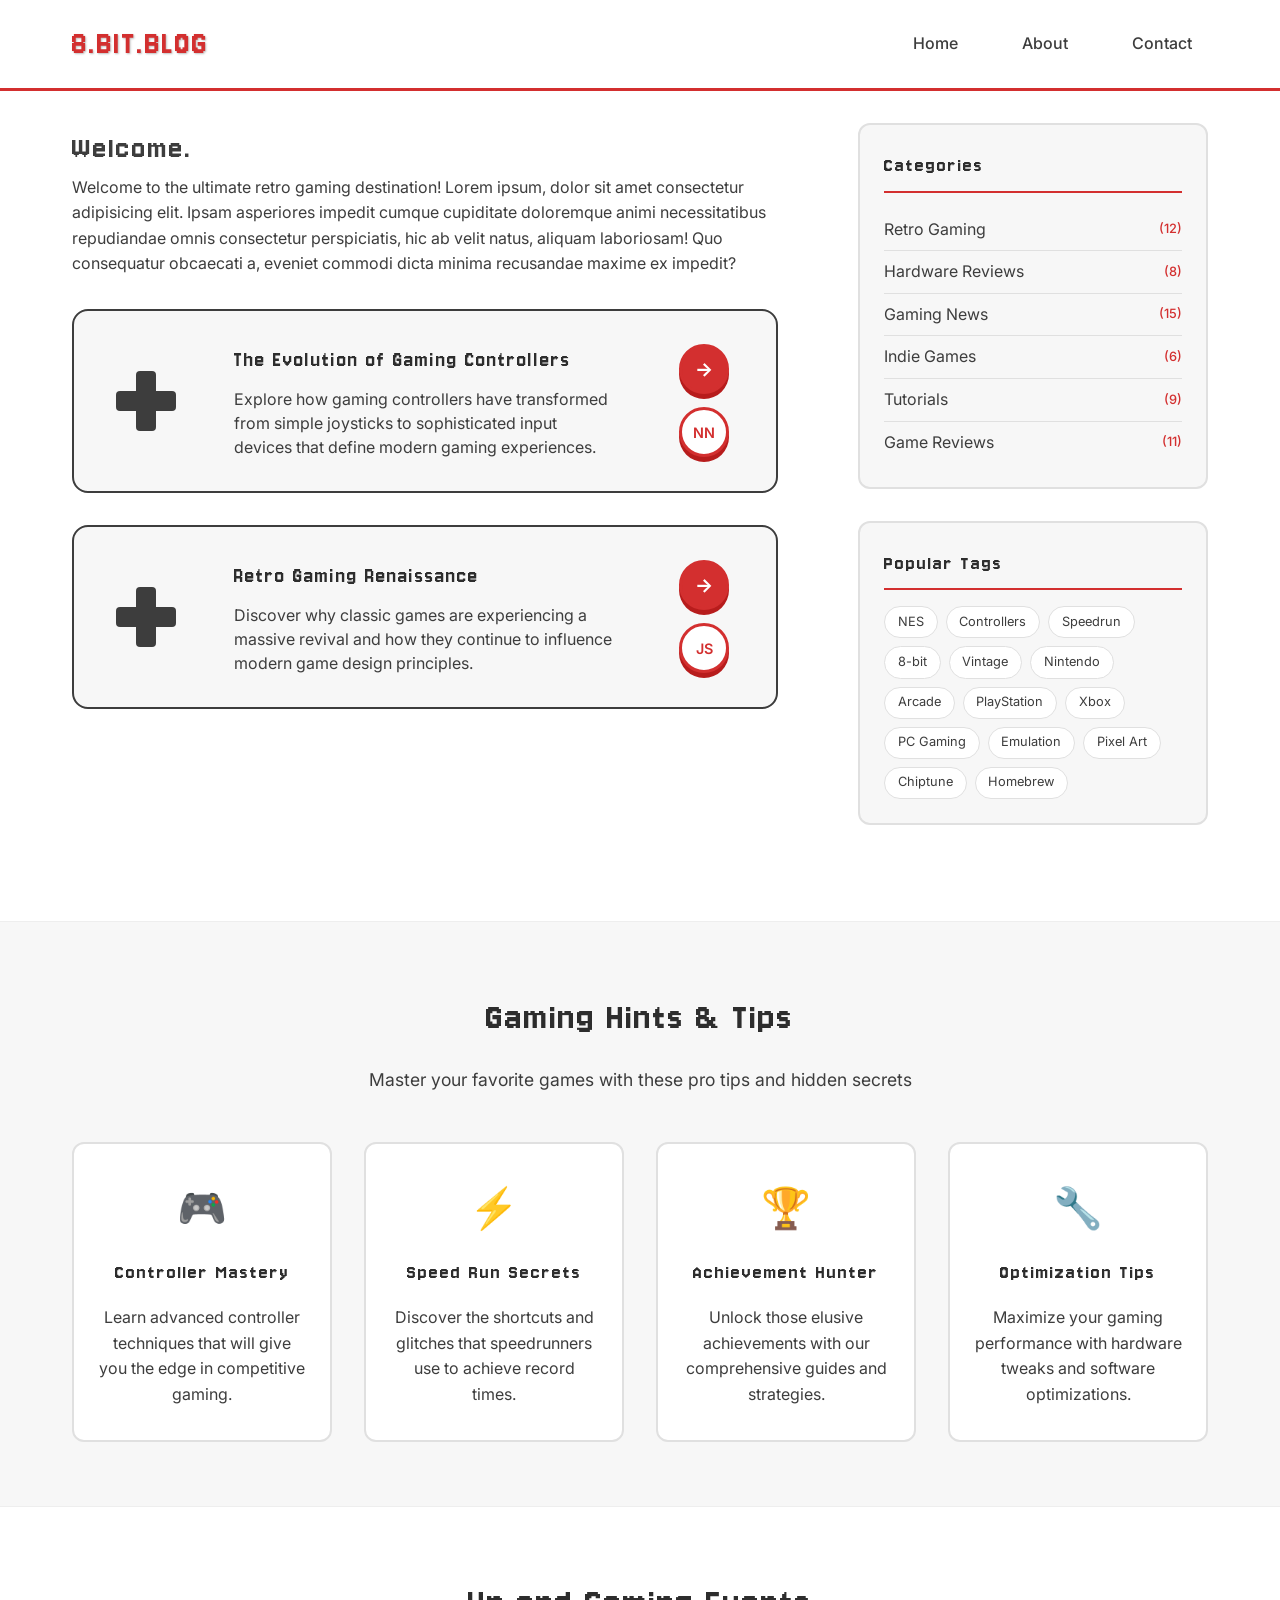
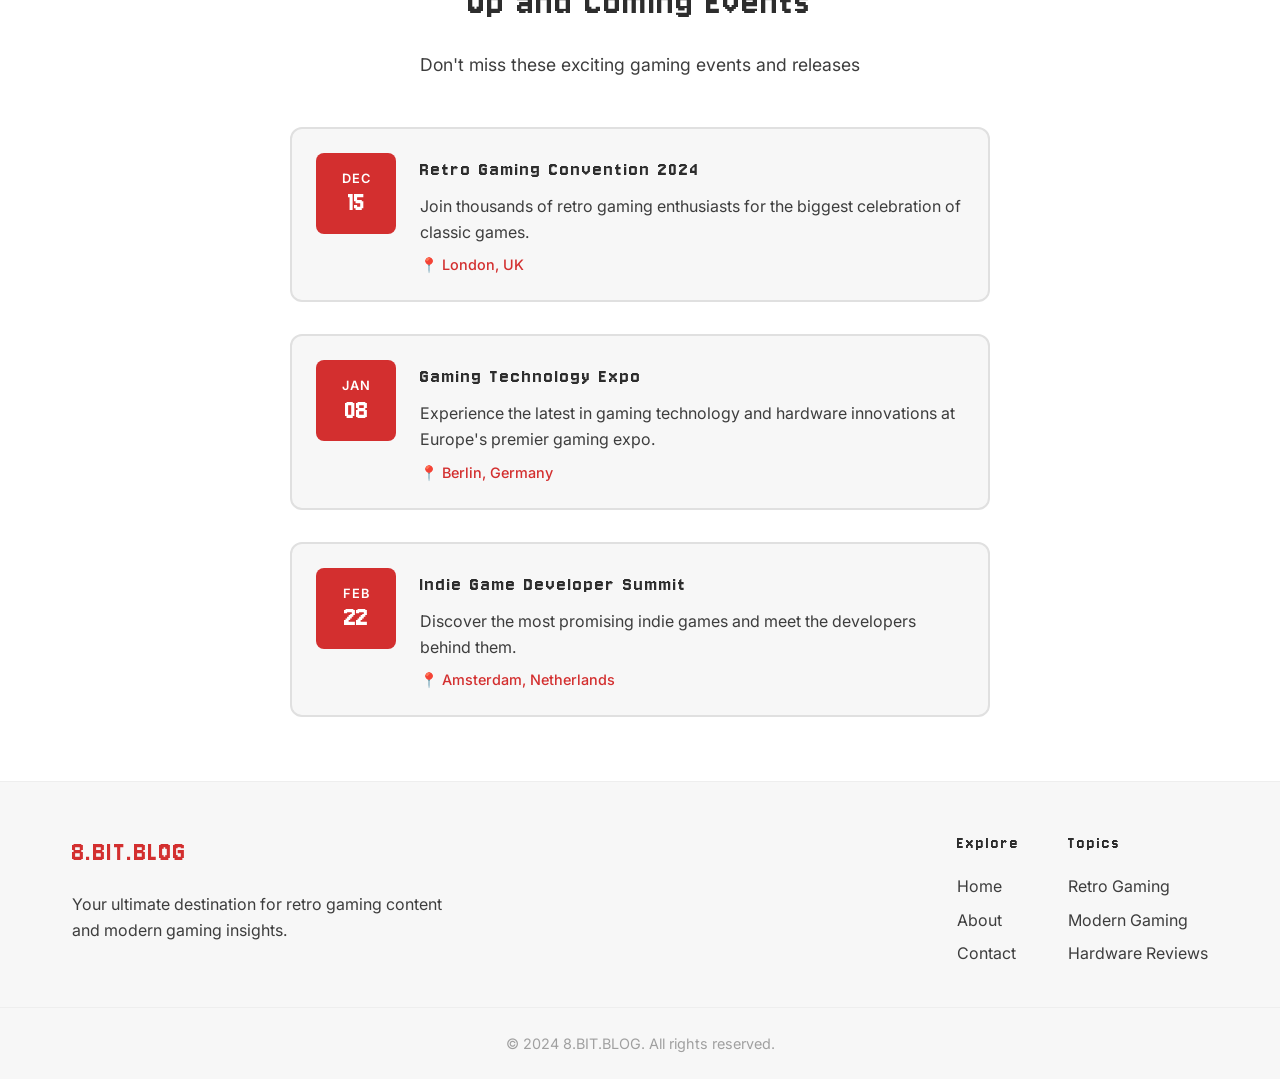
==== index.html @ f6e8e050 "Git learning, fist commit command" ====
<html lang="en">
  <head>
    <meta charset="UTF-8" />
    <meta name="viewport" content="width=device-width, initial-scale=1.0" />
    <title>8.BIT.BLOG - Nostalgic Gaming Experience</title>
    <link rel="stylesheet" href="assets/styles.css" />
  </head>
  <!-- **  ** -->
  <body>
    <nav class="navbar">
      <div class="nav-container">
        <a href="index.html" class="nav-logo">8.BIT.BLOG</a>
        <ul class="nav-links">
          <li><a href="index.html">Home</a></li>
          <li><a href="about.html">About</a></li>
          <li><a href="contact.html">Contact</a></li>
        </ul>
      </div>
    </nav>

    <div class="content">
      <div class="main-layout">
        <!-- Left Column - Blog Content -->
        <div class="blog-section">
          <h1>Welcome.</h1>
          <p>
            Welcome to the ultimate retro gaming destination! Lorem ipsum, dolor
            sit amet consectetur adipisicing elit. Ipsam asperiores impedit
            cumque cupiditate doloremque animi necessitatibus repudiandae omnis
            consectetur perspiciatis, hic ab velit natus, aliquam laboriosam!
            Quo consequatur obcaecati a, eveniet commodi dicta minima recusandae
            maxime ex impedit?
          </p>

          <!-- NES Gamepad Card Template -->
          <div class="gamepad-card">
            <div class="card-left">
              <div class="dpad">
                <div class="dpad-vertical"></div>
                <div class="dpad-horizontal"></div>
              </div>
            </div>

            <div class="card-content">
              <h3>The Evolution of Gaming Controllers</h3>
              <p>
                Explore how gaming controllers have transformed from simple
                joysticks to sophisticated input devices that define modern
                gaming experiences.
              </p>
            </div>

            <div class="card-right">
              <div class="action-buttons">
                <button class="action-btn read-more" title="Read More">
                  <span class="arrow">→</span>
                </button>
                <button class="action-btn author-btn" title="Author">
                  <span class="initials">NN</span>
                </button>
              </div>
            </div>
          </div>

          <!-- Second Card -->
          <div class="gamepad-card">
            <div class="card-left">
              <div class="dpad">
                <div class="dpad-vertical"></div>
                <div class="dpad-horizontal"></div>
              </div>
            </div>

            <div class="card-content">
              <h3>Retro Gaming Renaissance</h3>
              <p>
                Discover why classic games are experiencing a massive revival
                and how they continue to influence modern game design
                principles.
              </p>
            </div>

            <div class="card-right">
              <div class="action-buttons">
                <button class="action-btn read-more" title="Read More">
                  <span class="arrow">→</span>
                </button>
                <button class="action-btn author-btn" title="Author">
                  <span class="initials">JS</span>
                </button>
              </div>
            </div>
          </div>
        </div>
        <!-- End of Left Column -->

        <!-- Right Column - Tags and Categories -->
        <div class="sidebar-section">
          <!-- Categories -->
          <div class="sidebar-widget">
            <h3>Categories</h3>
            <ul class="category-list">
              <li><a href="#" class="category-item">Retro Gaming <span class="count">(12)</span></a></li>
              <li><a href="#" class="category-item">Hardware Reviews <span class="count">(8)</span></a></li>
              <li><a href="#" class="category-item">Gaming News <span class="count">(15)</span></a></li>
              <li><a href="#" class="category-item">Indie Games <span class="count">(6)</span></a></li>
              <li><a href="#" class="category-item">Tutorials <span class="count">(9)</span></a></li>
              <li><a href="#" class="category-item">Game Reviews <span class="count">(11)</span></a></li>
            </ul>
          </div>

          <!-- Tags -->
          <div class="sidebar-widget">
            <h3>Popular Tags</h3>
            <div class="tag-cloud">
              <a href="#" class="tag">NES</a>
              <a href="#" class="tag">Controllers</a>
              <a href="#" class="tag">Speedrun</a>
              <a href="#" class="tag">8-bit</a>
              <a href="#" class="tag">Vintage</a>
              <a href="#" class="tag">Nintendo</a>
              <a href="#" class="tag">Arcade</a>
              <a href="#" class="tag">PlayStation</a>
              <a href="#" class="tag">Xbox</a>
              <a href="#" class="tag">PC Gaming</a>
              <a href="#" class="tag">Emulation</a>
              <a href="#" class="tag">Pixel Art</a>
              <a href="#" class="tag">Chiptune</a>
              <a href="#" class="tag">Homebrew</a>
            </div>
          </div>

        </div>
      </div>
    </div>

    <!-- Gaming Hints Section - Full Width -->
    <div class="hints-section">
      <div class="hints-container">
        <h2>Gaming Hints & Tips</h2>
        <p class="hints-subtitle">
          Master your favorite games with these pro tips and hidden secrets
        </p>

        <div class="hints-grid">
          <div class="hint-card">
            <div class="hint-icon">🎮</div>
            <h3>Controller Mastery</h3>
            <p>
              Learn advanced controller techniques that will give you the edge
              in competitive gaming.
            </p>
          </div>

          <div class="hint-card">
            <div class="hint-icon">⚡</div>
            <h3>Speed Run Secrets</h3>
            <p>
              Discover the shortcuts and glitches that speedrunners use to
              achieve record times.
            </p>
          </div>

          <div class="hint-card">
            <div class="hint-icon">🏆</div>
            <h3>Achievement Hunter</h3>
            <p>
              Unlock those elusive achievements with our comprehensive guides
              and strategies.
            </p>
          </div>

          <div class="hint-card">
            <div class="hint-icon">🔧</div>
            <h3>Optimization Tips</h3>
            <p>
              Maximize your gaming performance with hardware tweaks and software
              optimizations.
            </p>
          </div>
        </div>
      </div>
    </div>

    <!-- Up and Coming Events Section -->
    <div class="events-section">
      <div class="events-container">
        <h2>Up and Coming Events</h2>
        <p class="events-subtitle">Don't miss these exciting gaming events and releases</p>
        
        <div class="events-timeline">
          <div class="event-item">
            <div class="event-date">
              <span class="month">DEC</span>
              <span class="day">15</span>
            </div>
            <div class="event-content">
              <h3>Retro Gaming Convention 2024</h3>
              <p>Join thousands of retro gaming enthusiasts for the biggest celebration of classic games.</p>
              <span class="event-location">📍 London, UK</span>
            </div>
          </div>
          
          <div class="event-item">
            <div class="event-date">
              <span class="month">JAN</span>
              <span class="day">08</span>
            </div>
            <div class="event-content">
              <h3>Gaming Technology Expo</h3>
              <p>Experience the latest in gaming technology and hardware innovations at Europe's premier gaming expo.</p>
              <span class="event-location">📍 Berlin, Germany</span>
            </div>
          </div>
          
          <div class="event-item">
            <div class="event-date">
              <span class="month">FEB</span>
              <span class="day">22</span>
            </div>
            <div class="event-content">
              <h3>Indie Game Developer Summit</h3>
              <p>Discover the most promising indie games and meet the developers behind them.</p>
              <span class="event-location">📍 Amsterdam, Netherlands</span>
            </div>
          </div>
        </div>
      </div>
    </div>

    <footer class="footer">
      <div class="footer-container">
        <div class="footer-brand">
          <h3>8.BIT.BLOG</h3>
          <p>
            Your ultimate destination for retro gaming content and modern gaming
            insights.
          </p>
        </div>

        <div class="footer-links">
          <div class="footer-section">
            <h4>Explore</h4>
            <ul>
              <li><a href="index.html">Home</a></li>
              <li><a href="about.html">About</a></li>
              <li><a href="contact.html">Contact</a></li>
            </ul>
          </div>

          <div class="footer-section">
            <h4>Topics</h4>
            <ul>
              <li><a href="#">Retro Gaming</a></li>
              <li><a href="#">Modern Gaming</a></li>
              <li><a href="#">Hardware Reviews</a></li>
            </ul>
          </div>
        </div>
      </div>

      <div class="footer-bottom">
        <p>&copy; 2024 8.BIT.BLOG. All rights reserved.</p>
      </div>
    </footer>
  </body>
</html>
---- assets/styles.css ----
/* Import fonts from Google Fonts */
@import url("https://fonts.googleapis.com/css2?family=Jersey+10&family=Inter:wght@300;400;500;600&display=swap");

/* Retro Gaming Color Scheme - Inspired by classic NES gamepad */
:root {
  --retro-dark: #2d2d2d;
  --retro-grey: #3d3d3d;
  --retro-light: #f7f7f7;
  --retro-red: #d32f2f;
  --retro-white: #ffffff;
  --retro-shadow: rgba(42, 42, 42, 0.3);
  --retro-letter-spacing: 2px;
}

/* Global styles */
* {
  margin: 0;
  padding: 0;
  box-sizing: border-box;
}
body {
  font-family: "Inter", sans-serif;
  background: var(--retro-white);
  min-height: 100vh;
  color: var(--retro-grey);
  line-height: 1.6;
}
/* Headings */
h1,
h2,
h3,
h4,
h5,
h6 {
  font-weight: normal;
  font-family: "Jersey 10", cursive;
  letter-spacing: var(--retro-letter-spacing);
}

/* Navbar styling */
.navbar {
  background: var(--retro-white);
  border-bottom: 3px solid var(--retro-red);
}

.nav-container {
  max-width: 1200px;
  margin: 0 auto;
  display: flex;
  justify-content: space-between;
  align-items: center;
  padding: 1rem 2rem;
}

.nav-logo {
  font-size: 2.2rem;
  color: var(--retro-red);
  text-decoration: none;
  text-shadow: 1px 1px 2px var(--retro-shadow);
  font-weight: normal;
  font-family: "Jersey 10", cursive;
  letter-spacing: var(--retro-letter-spacing);
}

.nav-links {
  display: flex;
  list-style: none;
  gap: 2rem;
}

.nav-links a {
  color: var(--retro-grey);
  text-decoration: none;
  font-family: "Inter", sans-serif;
  font-weight: 500;
  padding: 0.5rem 1rem;
  transition: all 0.1s ease;
}

.nav-links a:hover {
  color: var(--retro-red);
}

/* Main title styling */
.main-title {
  text-align: center;
  padding: 3rem 2rem;
  background: rgba(255, 255, 255, 0.1);
  margin: 2rem auto;
  max-width: 800px;
  border-radius: 12px;
  border: 3px solid var(--retro-dark);
  box-shadow: 0 8px 16px var(--retro-shadow);
}

.main-title h1 {
  font-size: 3.5rem;
  color: var(--retro-white);
  text-shadow: 3px 3px 0px var(--retro-red);
  margin-bottom: 1rem;
  font-family: "Jersey 10", cursive;
  letter-spacing: 2px;
}

.main-title .subtitle {
  font-size: 1.2rem;
  color: var(--retro-light);
  font-weight: 500;
  text-transform: uppercase;
  letter-spacing: 1px;
}

/* Content area styling */
.content {
  max-width: 1200px;
  margin: 0 auto;
  padding: 2rem;
}

.content p {
  font-family: "Inter", sans-serif;
  font-weight: 400;
  margin-bottom: 1rem;
}

/* Main Layout - Two Column */
.main-layout {
  display: grid;
  grid-template-columns: 1fr 350px;
  gap: 5rem;
  align-items: start;
}

.blog-section {
  min-width: 0; /* Prevents grid overflow */
}

/* Sidebar Section */
.sidebar-section {
  display: flex;
  flex-direction: column;
  gap: 2rem;
}

.sidebar-widget {
  background: var(--retro-light);
  border: 2px solid #e0e0e0;
  border-radius: 12px;
  padding: 1.5rem;
}

.sidebar-widget h3 {
  color: var(--retro-dark);
  margin-bottom: 1rem;
  font-size: 1.3rem;
  border-bottom: 2px solid var(--retro-red);
  padding-bottom: 0.5rem;
}

/* Categories */
.category-list {
  list-style: none;
  padding: 0;
  margin: 0;
}

.category-list li {
  border-bottom: 1px solid #e0e0e0;
  padding: 0.5rem 0;
}

.category-list li:last-child {
  border-bottom: none;
}

.category-item {
  font-family: 'Inter', sans-serif;
  color: var(--retro-grey);
  text-decoration: none;
  display: flex;
  justify-content: space-between;
  align-items: center;
  transition: color 0.2s ease;
}

.category-item:hover {
  color: var(--retro-red);
}

.count {
  font-size: 0.8rem;
  color: var(--retro-red);
  font-weight: 500;
}

/* Tag Cloud */
.tag-cloud {
  display: flex;
  flex-wrap: wrap;
  gap: 0.5rem;
}

.tag {
  font-family: 'Inter', sans-serif;
  background: var(--retro-white);
  color: var(--retro-grey);
  padding: 0.3rem 0.8rem;
  border-radius: 20px;
  text-decoration: none;
  font-size: 0.8rem;
  border: 1px solid #e0e0e0;
  transition: all 0.2s ease;
}

.tag:hover {
  background: var(--retro-red);
  color: var(--retro-white);
  border-color: var(--retro-red);
}


/* About Page Specific Styles */
.about-topics {
  margin: 2rem 0;
}

.topic-item {
  background: var(--retro-light);
  border: 2px solid #e0e0e0;
  border-radius: 12px;
  padding: 1.5rem;
  margin-bottom: 1rem;
  transition: all 0.3s ease;
}

.topic-item:hover {
  border-color: var(--retro-red);
  transform: translateY(-2px);
  box-shadow: 0 4px 12px rgba(0, 0, 0, 0.1);
}

.topic-item h3 {
  color: var(--retro-dark);
  margin-bottom: 0.5rem;
  font-size: 1.2rem;
}

.topic-item p {
  font-family: 'Inter', sans-serif;
  color: var(--retro-grey);
  line-height: 1.6;
  margin: 0;
}

/* Contact Form Styles */
.contact-form-section {
  margin: 2rem 0;
  background: var(--retro-light);
  border: 2px solid #e0e0e0;
  border-radius: 12px;
  padding: 2rem;
}

.contact-form-section h2 {
  margin-bottom: 1.5rem;
  color: var(--retro-dark);
}

.contact-form {
  display: flex;
  flex-direction: column;
  gap: 1.5rem;
}

.form-row {
  display: grid;
  grid-template-columns: 1fr 1fr;
  gap: 1rem;
}

.form-group {
  display: flex;
  flex-direction: column;
}

.form-group label {
  font-family: 'Inter', sans-serif;
  color: var(--retro-dark);
  font-weight: 500;
  margin-bottom: 0.5rem;
  font-size: 0.9rem;
}

.form-group input,
.form-group select,
.form-group textarea {
  font-family: 'Inter', sans-serif;
  padding: 0.8rem;
  border: 2px solid #e0e0e0;
  border-radius: 6px;
  font-size: 0.9rem;
  transition: border-color 0.2s ease;
  background: var(--retro-white);
}

.form-group input:focus,
.form-group select:focus,
.form-group textarea:focus {
  outline: none;
  border-color: var(--retro-red);
}

.form-group textarea {
  resize: vertical;
  min-height: 120px;
}

.checkbox-group {
  flex-direction: row;
  align-items: center;
  gap: 0.5rem;
}

.checkbox-label {
  display: flex;
  align-items: center;
  gap: 0.5rem;
  cursor: pointer;
  font-size: 0.9rem;
}

.checkbox-label input[type="checkbox"] {
  width: 18px;
  height: 18px;
  margin: 0;
}

.contact-submit-btn {
  background: var(--retro-red);
  color: var(--retro-white);
  padding: 1rem 2rem;
  border: none;
  border-radius: 6px;
  font-family: 'Inter', sans-serif;
  font-weight: 600;
  font-size: 1rem;
  cursor: pointer;
  transition: all 0.2s ease;
  align-self: flex-start;
  box-shadow: 0 4px 0 #b71c1c;
}

.contact-submit-btn:hover {
  transform: translateY(-2px);
  box-shadow: 0 6px 0 #b71c1c;
}

.contact-submit-btn:active {
  transform: translateY(2px);
  box-shadow: 0 2px 0 #b71c1c;
}

.contact-link {
  color: var(--retro-red);
  text-decoration: none;
  font-weight: 500;
  font-family: 'Inter', sans-serif;
  font-size: 0.9rem;
  margin-top: 0.5rem;
  display: inline-block;
}

.contact-link:hover {
  text-decoration: underline;
}

/* NES Gamepad Card Styling */
.gamepad-card {
  display: flex;
  align-items: center;
  background: var(--retro-light);
  border: 2px solid var(--retro-grey);
  border-radius: 16px;
  padding: 2rem;
  margin: 2rem 0;
  gap: 2rem;
  max-width: 800px;
}

/* Left side - D-Pad */
.card-left {
  flex: 0 0 80px;
  display: flex;
  justify-content: center;
  align-items: center;
}

.dpad {
  position: relative;
  width: 60px;
  height: 60px;
}

.dpad-horizontal,
.dpad-vertical {
  background: var(--retro-grey);
  position: absolute;
  border-radius: 4px;
}

.dpad-horizontal {
  width: 60px;
  height: 20px;
  top: 50%;
  left: 0;
  transform: translateY(-50%);
}

.dpad-vertical {
  width: 20px;
  height: 60px;
  left: 50%;
  top: 0;
  transform: translateX(-50%);
}

/* Center content */
.card-content {
  flex: 1;
  padding: 0 1rem;
}

.card-content h3 {
  color: var(--retro-dark);
  margin-bottom: 0.5rem;
  font-size: 1.4rem;
}

.card-content p {
  color: var(--retro-grey);
  margin: 0;
  line-height: 1.5;
}

/* Right side - Action buttons */
.card-right {
  flex: 0 0 80px;
  display: flex;
  justify-content: center;
  align-items: center;
}

.action-buttons {
  display: flex;
  flex-direction: column;
  gap: 0.8rem;
}

.action-btn {
  width: 50px;
  height: 50px;
  border-radius: 50%;
  border: 3px solid var(--retro-red);
  background: var(--retro-red);
  color: var(--retro-white);
  font-family: "Inter", sans-serif;
  font-weight: 600;
  cursor: pointer;
  transition: all 0.2s ease;
  display: flex;
  align-items: center;
  justify-content: center;
  box-shadow: 0 5px 0 #b71c1c;
}

.action-btn:active {
  transform: translateY(3px);
  box-shadow: 0 2px 0 #b71c1c;
}

.action-btn .arrow {
  font-size: 1.2rem;
  font-weight: bold;
}

.action-btn .initials {
  font-size: 0.9rem;
  font-weight: 600;
}

/* Author button styling */
.author-btn {
  background: var(--retro-white);
  color: var(--retro-red);
  border: 3px solid var(--retro-red);
  box-shadow: 0 5px 0 #b71c1c;
}

.author-btn:hover {
  background: var(--retro-red);
  color: var(--retro-white);
}

/* Gaming Hints Section */
.hints-section {
  background: var(--retro-light);
  border-top: 1px solid #eee;
  border-bottom: 1px solid #eee;
  margin-top: 4rem;
  padding: 4rem 0;
}

.hints-container {
  max-width: 1200px;
  margin: 0 auto;
  padding: 0 2rem;
  text-align: center;
}

.hints-section h2 {
  color: var(--retro-dark);
  font-size: 2.5rem;
  margin-bottom: 1rem;
}

.hints-subtitle {
  font-family: "Inter", sans-serif;
  color: var(--retro-grey);
  font-size: 1.1rem;
  margin-bottom: 3rem;
  max-width: 600px;
  margin-left: auto;
  margin-right: auto;
}

.hints-grid {
  display: grid;
  grid-template-columns: repeat(auto-fit, minmax(250px, 1fr));
  gap: 2rem;
  margin-top: 3rem;
}

.hint-card {
  background: var(--retro-white);
  border: 2px solid #e0e0e0;
  border-radius: 12px;
  padding: 2rem 1.5rem;
  text-align: center;
  transition: all 0.3s ease;
  cursor: pointer;
}

.hint-card:hover {
  border-color: var(--retro-red);
  transform: translateY(-4px);
  box-shadow: 0 8px 24px rgba(0, 0, 0, 0.1);
}

.hint-icon {
  font-size: 2.5rem;
  margin-bottom: 1rem;
  display: block;
}

.hint-card h3 {
  color: var(--retro-dark);
  margin-bottom: 1rem;
  font-size: 1.3rem;
}

.hint-card p {
  font-family: "Inter", sans-serif;
  color: var(--retro-grey);
  line-height: 1.6;
  margin: 0;
}

/* Events Section */
.events-section {
  background: var(--retro-white);
  padding: 4rem 0;
}

.events-container {
  max-width: 1200px;
  margin: 0 auto;
  padding: 0 2rem;
  text-align: center;
}

.events-section h2 {
  color: var(--retro-dark);
  font-size: 2.5rem;
  margin-bottom: 1rem;
}

.events-subtitle {
  font-family: 'Inter', sans-serif;
  color: var(--retro-grey);
  font-size: 1.1rem;
  margin-bottom: 3rem;
  max-width: 600px;
  margin-left: auto;
  margin-right: auto;
}

.events-timeline {
  display: flex;
  flex-direction: column;
  gap: 2rem;
  max-width: 700px;
  margin: 0 auto;
  text-align: left;
}

.event-item {
  display: flex;
  gap: 1.5rem;
  align-items: flex-start;
  padding: 1.5rem;
  background: var(--retro-light);
  border-radius: 12px;
  border: 2px solid #e0e0e0;
  transition: all 0.3s ease;
}

.event-item:hover {
  border-color: var(--retro-red);
  transform: translateY(-2px);
  box-shadow: 0 8px 24px rgba(0, 0, 0, 0.1);
}

.event-date {
  flex: 0 0 80px;
  text-align: center;
  background: var(--retro-red);
  color: var(--retro-white);
  border-radius: 8px;
  padding: 1rem 0.5rem;
  display: flex;
  flex-direction: column;
  justify-content: center;
}

.event-date .month {
  font-family: 'Inter', sans-serif;
  font-size: 0.8rem;
  font-weight: 600;
  text-transform: uppercase;
  letter-spacing: 1px;
}

.event-date .day {
  font-family: 'Jersey 10', cursive;
  font-size: 1.8rem;
  font-weight: normal;
  line-height: 1;
}

.event-content {
  flex: 1;
}

.event-content h3 {
  color: var(--retro-dark);
  margin-bottom: 0.5rem;
  font-size: 1.3rem;
}

.event-content p {
  font-family: 'Inter', sans-serif;
  color: var(--retro-grey);
  line-height: 1.6;
  margin-bottom: 0.5rem;
}

.event-location {
  font-family: 'Inter', sans-serif;
  color: var(--retro-red);
  font-size: 0.9rem;
  font-weight: 500;
}

/* Footer Styling */
.footer {
  border-top: 1px solid #eee;
  background: var(--retro-light);
  color: var(--retro-dark);
  margin-top: 0;
}

.footer-container {
  max-width: 1200px;
  margin: 0 auto;
  padding: 3rem 2rem 2rem;
  display: grid;
  grid-template-columns: 1fr 1fr;
  gap: 3rem;
  align-items: start;
}

.footer-brand h3 {
  color: var(--retro-red);
  margin-bottom: 1rem;
  font-size: 1.8rem;
}

.footer-brand p {
  font-family: "Inter", sans-serif;
  color: var(--retro-grey);
  line-height: 1.6;
  max-width: 400px;
}

.footer-links {
  display: flex;
  gap: 3rem;
  justify-content: flex-end;
}

.footer-section h4 {
  color: var(--retro-dark);
  margin-bottom: 1rem;
  font-size: 1.1rem;
}

.footer-section ul {
  list-style: none;
  padding: 0;
}

.footer-section li {
  margin-bottom: 0.5rem;
}

.footer-section a {
  color: var(--retro-grey);
  text-decoration: none;
  font-family: "Inter", sans-serif;
  font-weight: 400;
  transition: color 0.2s ease;
}

.footer-section a:hover {
  color: var(--retro-red);
}

.footer-bottom {
  border-top: 1px solid #eee;
  padding: 1.5rem 2rem;
  text-align: center;
}

.footer-bottom p {
  font-family: "Inter", sans-serif;
  color: #a0a0a0;
  margin: 0;
  font-size: 0.9rem;
}

/* Responsive design */
@media (max-width: 768px) {
  .nav-container {
    flex-direction: column;
    gap: 1rem;
  }

  .nav-links {
    gap: 1rem;
  }

  .main-title h1 {
    font-size: 2.5rem;
  }

  .navbar {
    padding: 1rem;
  }

  /* Responsive main layout */
  .main-layout {
    grid-template-columns: 1fr;
    gap: 2rem;
  }

  .sidebar-section {
    order: -1; /* Move sidebar above blog content on mobile */
  }

  .sidebar-widget {
    padding: 1rem;
  }

  .tag-cloud {
    gap: 0.3rem;
  }

  .tag {
    font-size: 0.75rem;
    padding: 0.25rem 0.6rem;
  }

  /* Responsive contact form */
  .contact-form-section {
    padding: 1.5rem;
  }

  .form-row {
    grid-template-columns: 1fr;
    gap: 0;
  }

  /* Responsive gamepad card */
  .gamepad-card {
    flex-direction: column;
    text-align: center;
    padding: 1.5rem;
    gap: 1.5rem;
  }

  .card-left,
  .card-right {
    flex: none;
  }

  .action-buttons {
    flex-direction: row;
    justify-content: center;
    gap: 1rem;
  }

  .dpad {
    width: 50px;
    height: 50px;
  }

  .dpad-horizontal {
    width: 50px;
    height: 16px;
  }

  .dpad-vertical {
    width: 16px;
    height: 50px;
  }

  /* Responsive hints section */
  .hints-section {
    padding: 3rem 0;
  }

  .hints-container {
    padding: 0 1rem;
  }

  .hints-section h2 {
    font-size: 2rem;
  }

  .hints-grid {
    grid-template-columns: 1fr;
    gap: 1.5rem;
  }

  .hint-card {
    padding: 1.5rem;
  }

  /* Responsive events section */
  .events-section {
    padding: 3rem 0;
  }

  .events-container {
    padding: 0 1rem;
  }

  .events-section h2 {
    font-size: 2rem;
  }

  .events-timeline {
    max-width: 100%;
  }

  .event-item {
    padding: 1.2rem;
    gap: 1rem;
  }

  .event-date {
    flex: 0 0 70px;
    padding: 0.8rem 0.5rem;
  }

  .event-date .day {
    font-size: 1.5rem;
  }

  /* Responsive footer */
  .footer-container {
    grid-template-columns: 1fr;
    gap: 2rem;
    padding: 2rem 1rem 1.5rem;
  }

  .footer-links {
    justify-content: flex-start;
    gap: 2rem;
  }

  .footer-bottom {
    padding: 1rem;
  }
}
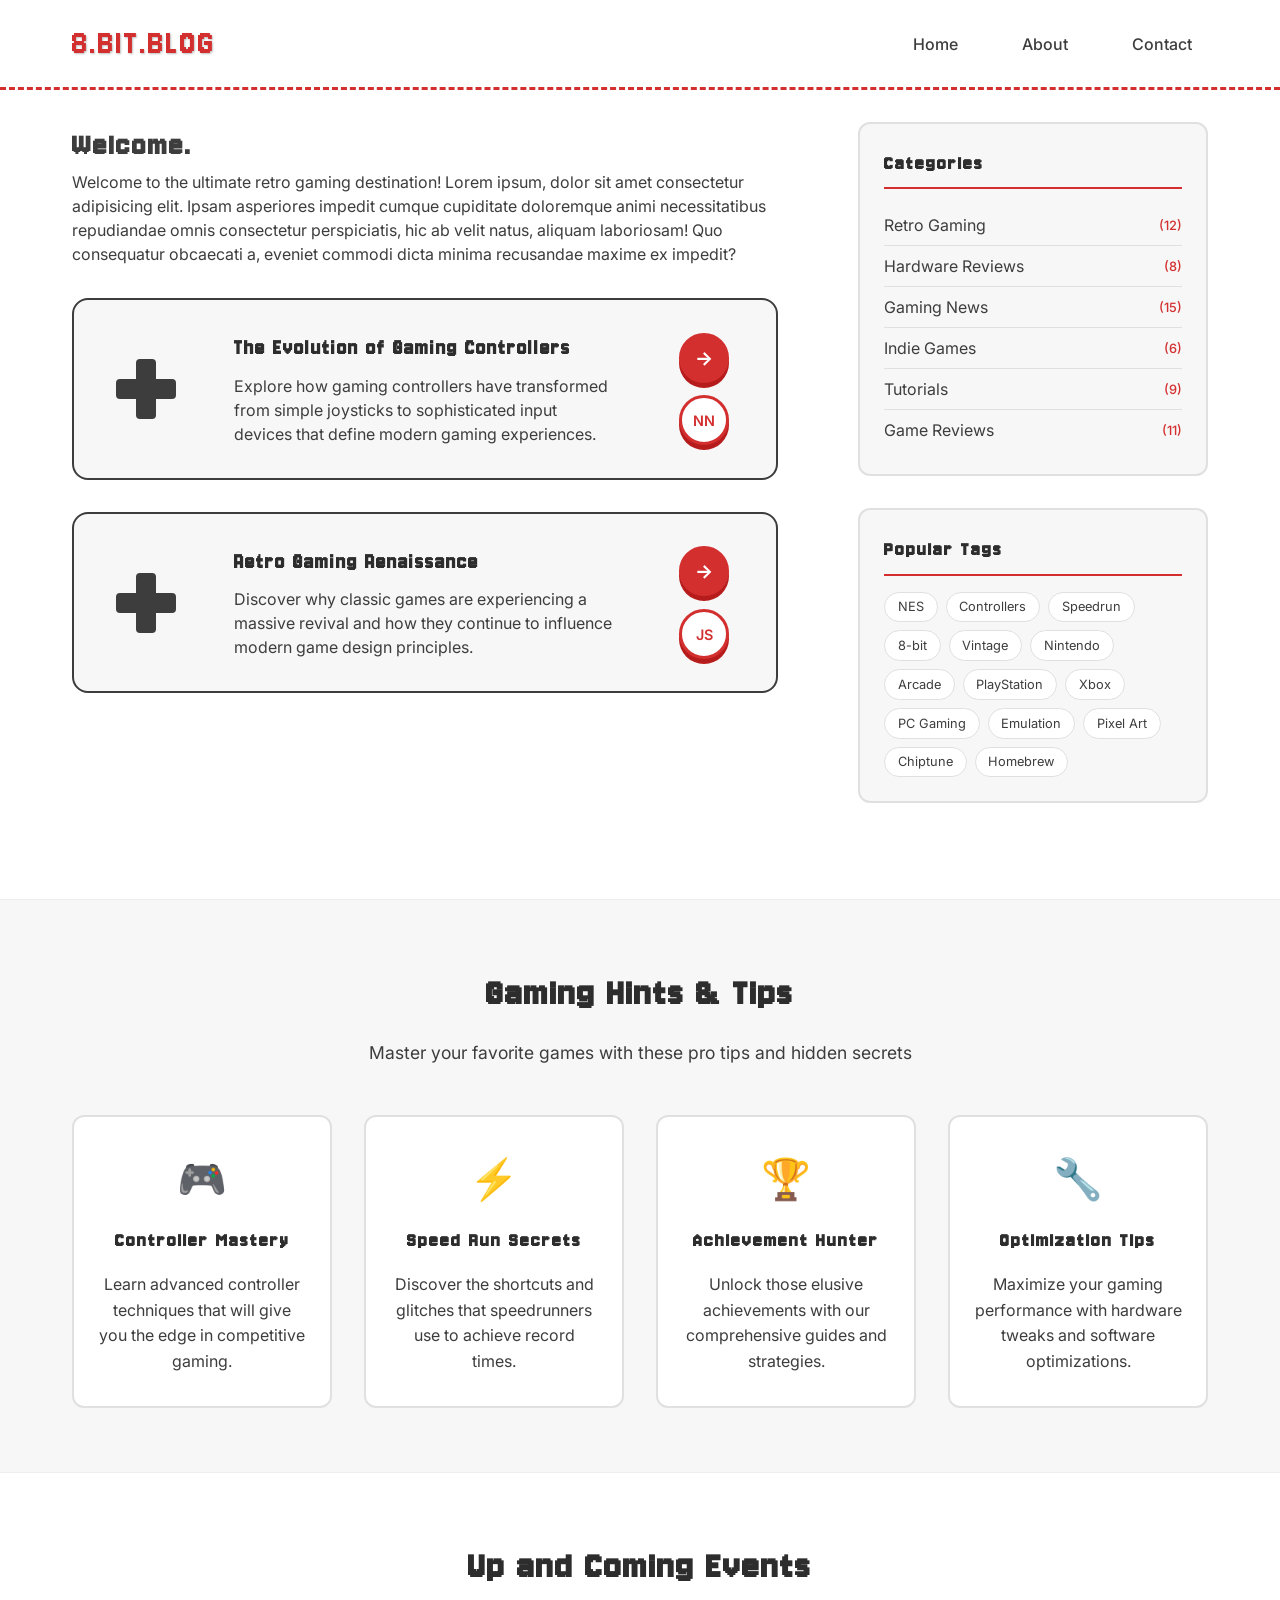
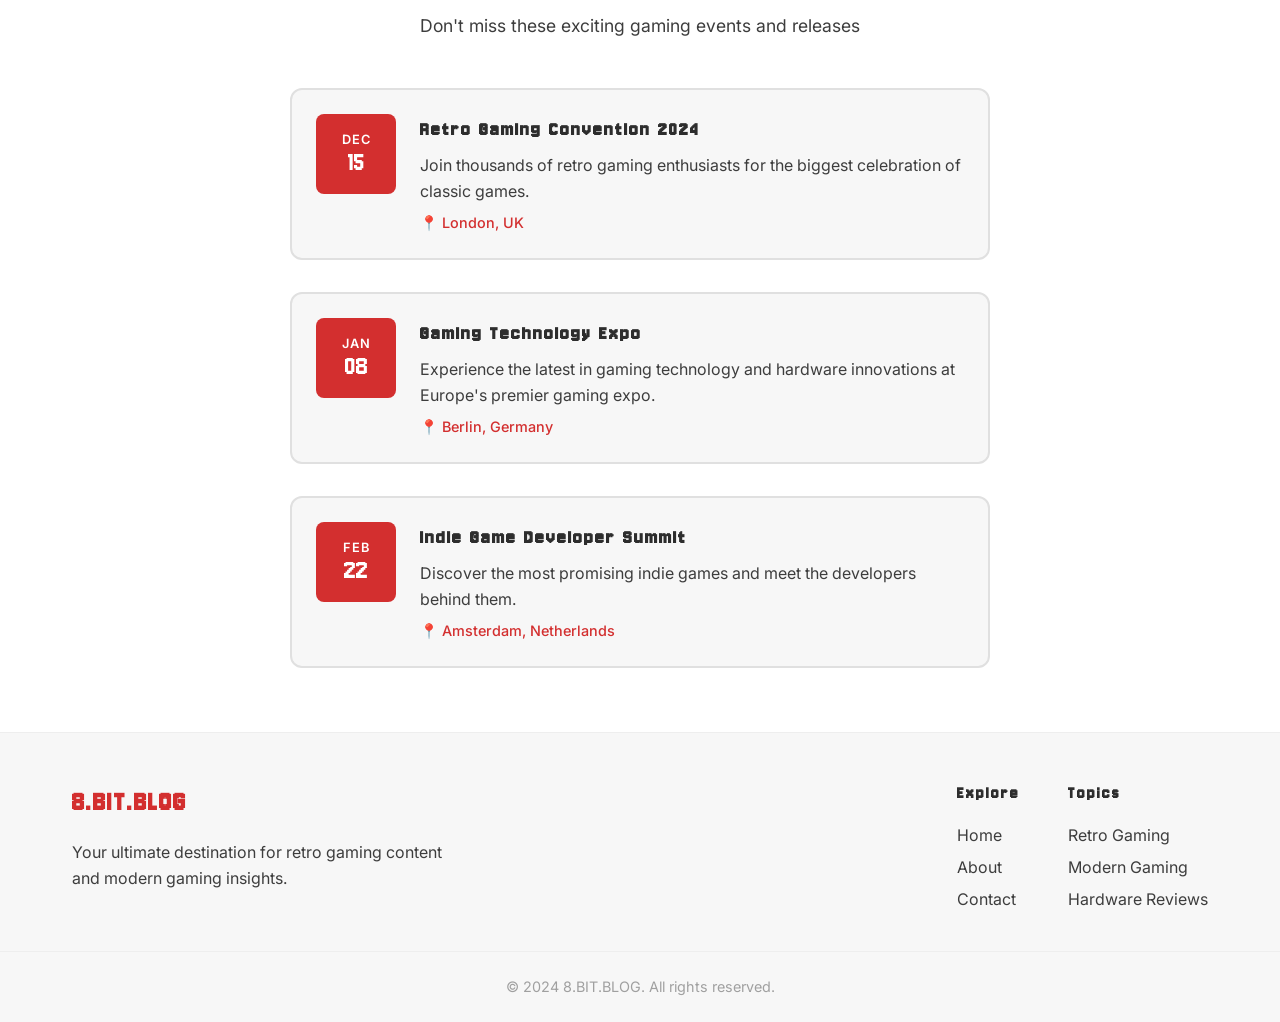
==== commit f3ae5ce5: "parcticing branch protection" ====
--- a/index.html
+++ b/index.html
@@ -2,7 +2,7 @@
   <head>
     <meta charset="UTF-8" />
     <meta name="viewport" content="width=device-width, initial-scale=1.0" />
-    <title>8.BIT.BLOG - Nostalgic Gaming Experience</title>
+    <title>8.BIT.BLOG - Nostalgic Gaming Experience!!!!!!</title>
     <link rel="stylesheet" href="assets/styles.css" />
   </head>
   <!-- **  ** -->
@@ -108,7 +108,8 @@
               <li><a href="#" class="category-item">Game Reviews <span class="count">(11)</span></a></li>
             </ul>
           </div>
-
+          <!-- Tags -->
+          <!-- Tags -->
           <!-- Tags -->
           <div class="sidebar-widget">
             <h3>Popular Tags</h3>
--- a/assets/styles.css
+++ b/assets/styles.css
@@ -13,6 +13,9 @@
 }
 
 /* Global styles */
+/* Global styles */
+/* Global styles */
+
 * {
   margin: 0;
   padding: 0;
@@ -23,7 +26,7 @@
   background: var(--retro-white);
   min-height: 100vh;
   color: var(--retro-grey);
-  line-height: 1.6;
+  line-height: 1.5;
 }
 /* Headings */
 h1,
@@ -32,7 +35,7 @@
 h4,
 h5,
 h6 {
-  font-weight: normal;
+  font-weight: bold;
   font-family: "Jersey 10", cursive;
   letter-spacing: var(--retro-letter-spacing);
 }
@@ -40,7 +43,7 @@
 /* Navbar styling */
 .navbar {
   background: var(--retro-white);
-  border-bottom: 3px solid var(--retro-red);
+  border-bottom: 3px dashed var(--retro-red);
 }
 
 .nav-container {
@@ -53,7 +56,7 @@
 }
 
 .nav-logo {
-  font-size: 2.2rem;
+  font-size: 2.3rem;
   color: var(--retro-red);
   text-decoration: none;
   text-shadow: 1px 1px 2px var(--retro-shadow);
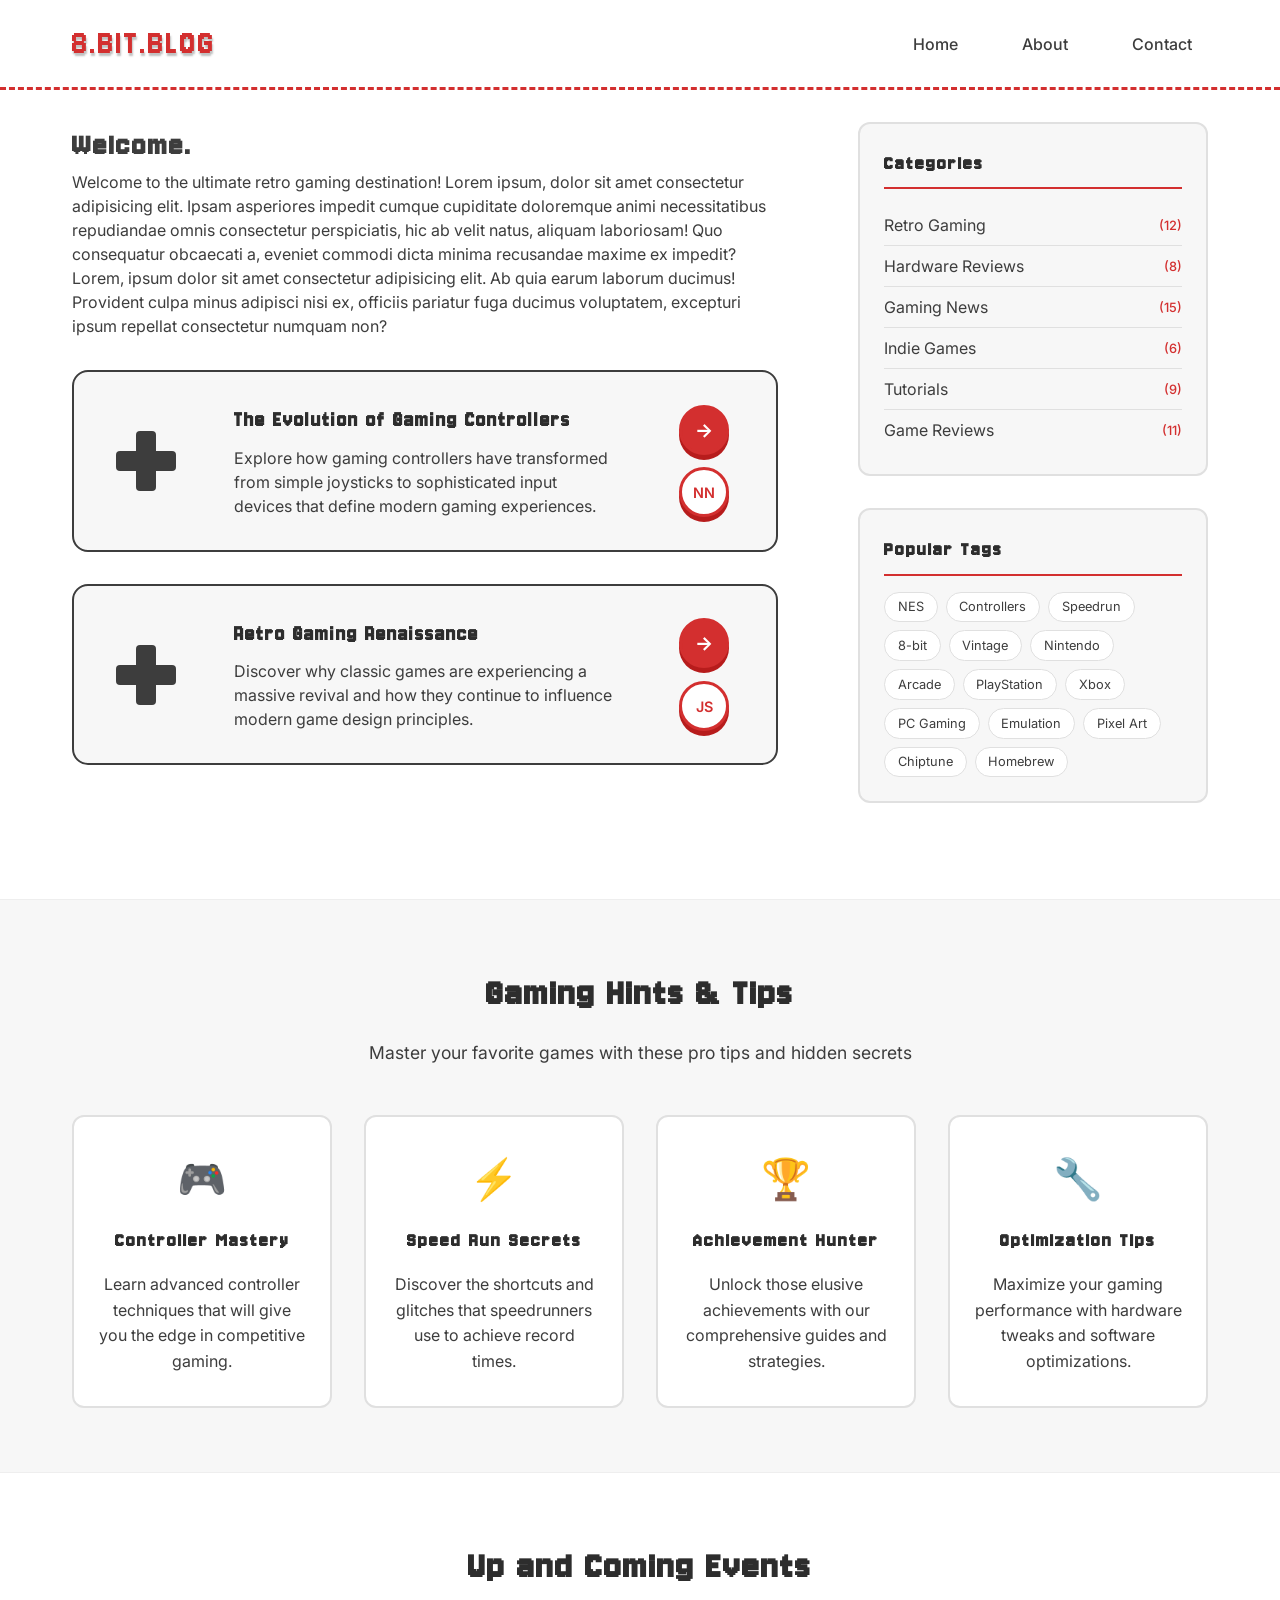
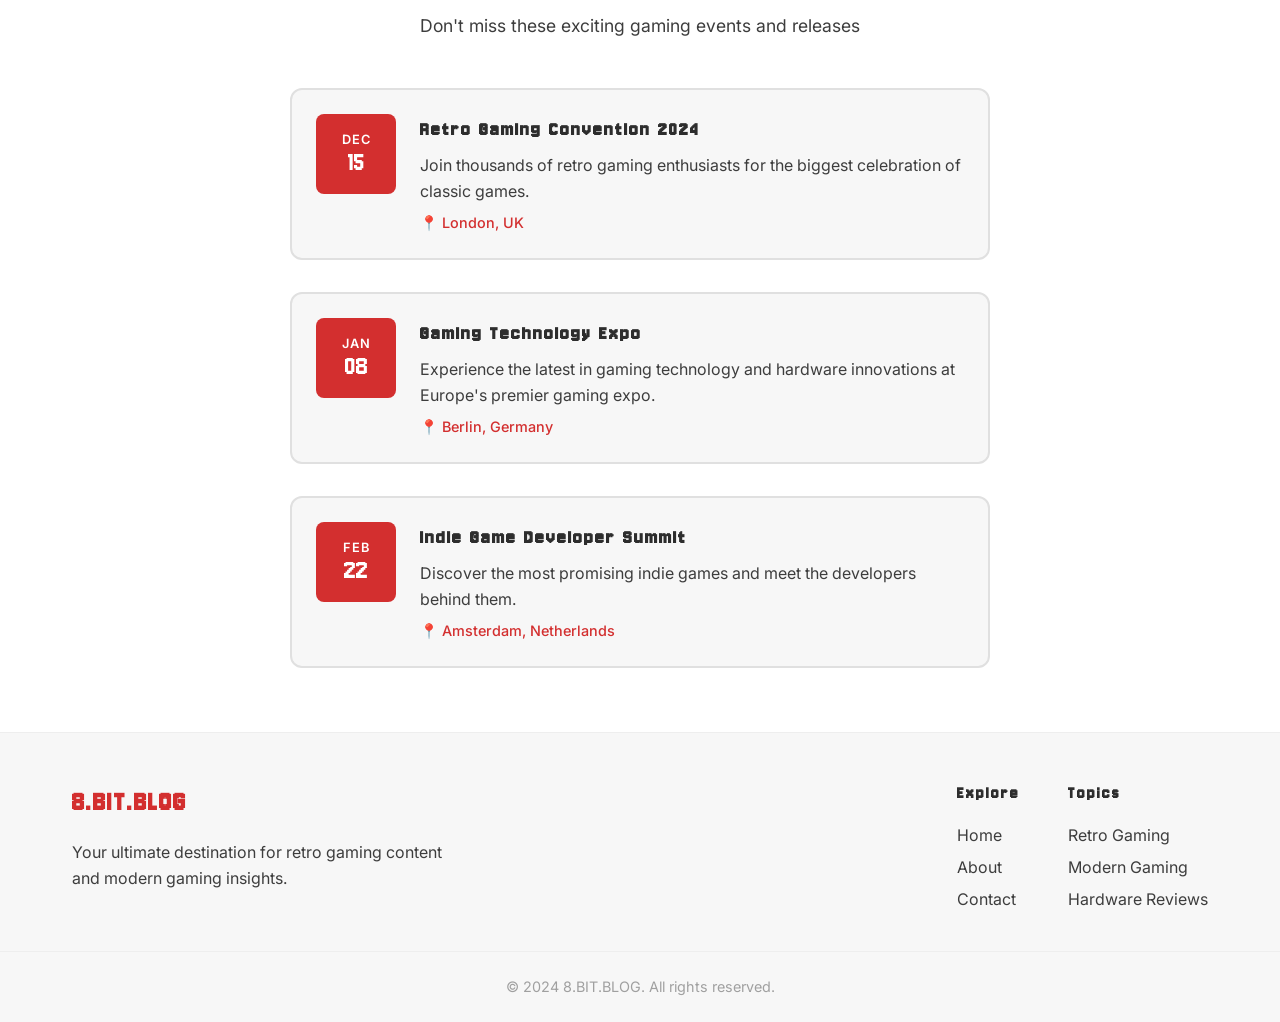
==== commit 668939e1: "ghdesktop branch commit" ====
--- a/index.html
+++ b/index.html
@@ -30,6 +30,7 @@
             consectetur perspiciatis, hic ab velit natus, aliquam laboriosam!
             Quo consequatur obcaecati a, eveniet commodi dicta minima recusandae
             maxime ex impedit?
+            Lorem, ipsum dolor sit amet consectetur adipisicing elit. Ab quia earum laborum ducimus! Provident culpa minus adipisci nisi ex, officiis pariatur fuga ducimus voluptatem, excepturi ipsum repellat consectetur numquam non?
           </p>
 
           <!-- NES Gamepad Card Template -->
--- a/assets/styles.css
+++ b/assets/styles.css
@@ -59,7 +59,7 @@
   font-size: 2.3rem;
   color: var(--retro-red);
   text-decoration: none;
-  text-shadow: 1px 1px 2px var(--retro-shadow);
+  text-shadow: 1px 3px 2px var(--retro-shadow);
   font-weight: normal;
   font-family: "Jersey 10", cursive;
   letter-spacing: var(--retro-letter-spacing);
